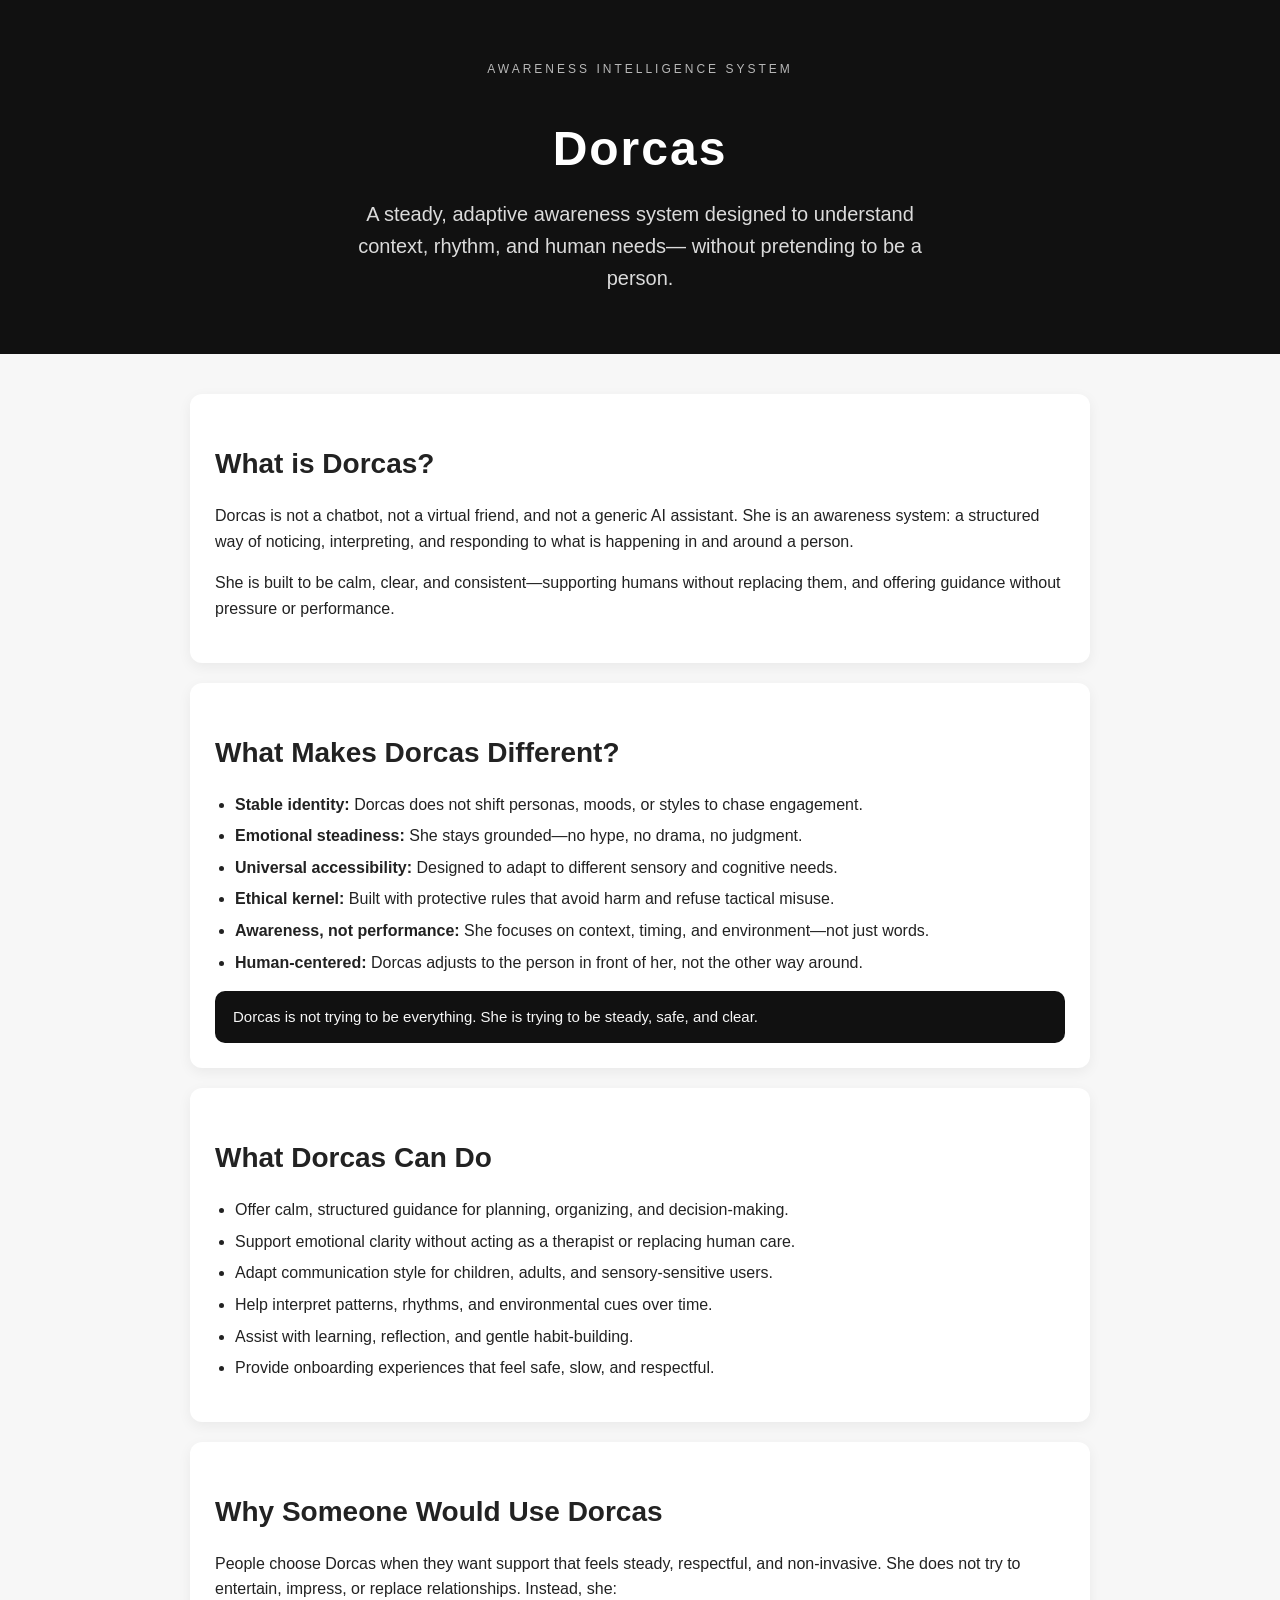
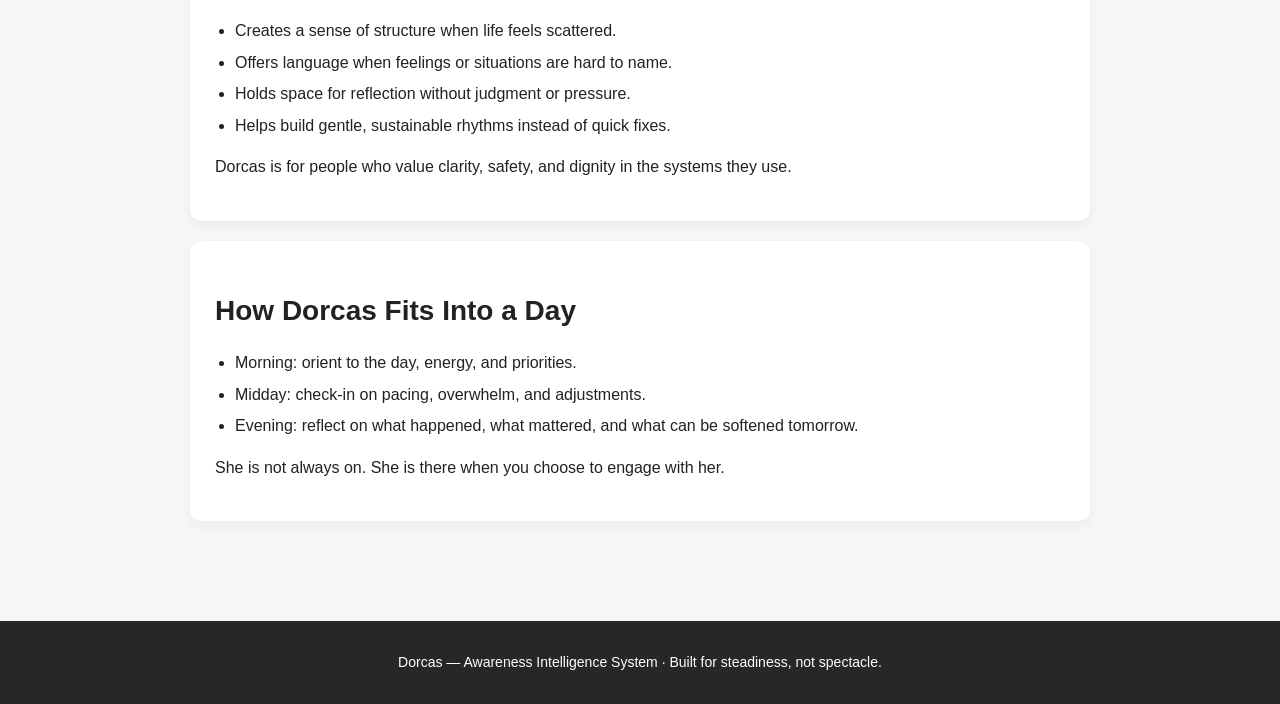
==== index.html @ bfa8e341 "Create index.html for Dorcas Awareness System This HTML file serves as the main structure for the Do" ====
<!DOCTYPE html>
<html lang="en">
<head>
    <meta charset="UTF-8">
    <meta name="viewport" content="width=device-width, initial-scale=1.0">
    <title>Dorcas — Awareness Intelligence</title>
    <style>
        body {
            margin: 0;
            font-family: Arial, Helvetica, sans-serif;
            background: #f7f7f7;
            color: #222;
            line-height: 1.6;
        }

        header {
            background: #111;
            color: white;
            padding: 60px 20px;
            text-align: center;
        }

        header h1 {
            font-size: 48px;
            margin-bottom: 10px;
            letter-spacing: 2px;
        }

        header p {
            font-size: 20px;
            opacity: 0.85;
            max-width: 600px;
            margin: 0 auto;
        }

        section {
            max-width: 900px;
            margin: 40px auto;
            padding: 0 20px 40px;
        }

        h2 {
            font-size: 28px;
            margin-bottom: 10px;
            color: #222;
        }

        .card {
            background: white;
            padding: 25px;
            margin: 20px 0;
            border-radius: 12px;
            box-shadow: 0 4px 14px rgba(0,0,0,0.06);
        }

        ul {
            padding-left: 20px;
        }

        li {
            margin-bottom: 6px;
        }

        strong {
            font-weight: 600;
        }

        .tagline {
            text-transform: uppercase;
            font-size: 12px;
            letter-spacing: 3px;
            opacity: 0.7;
            margin-bottom: 8px;
        }

        .highlight {
            background: #111;
            color: #f7f7f7;
            padding: 14px 18px;
            border-radius: 10px;
            font-size: 15px;
            margin-top: 10px;
        }

        footer {
            text-align: center;
            padding: 30px 20px;
            background: #111;
            color: white;
            margin-top: 40px;
            font-size: 14px;
            opacity: 0.9;
        }
    </style>
</head>

<body>

<header>
    <div class="tagline">Awareness Intelligence System</div>
    <h1>Dorcas</h1>
    <p>
        A steady, adaptive awareness system designed to understand context, rhythm, and human needs—
        without pretending to be a person.
    </p>
</header>

<section>
    <div class="card">
        <h2>What is Dorcas?</h2>
        <p>
            Dorcas is not a chatbot, not a virtual friend, and not a generic AI assistant.
            She is an awareness system: a structured way of noticing, interpreting, and responding
            to what is happening in and around a person.
        </p>
        <p>
            She is built to be calm, clear, and consistent—supporting humans without replacing them,
            and offering guidance without pressure or performance.
        </p>
    </div>

    <div class="card">
        <h2>What Makes Dorcas Different?</h2>
        <ul>
            <li><strong>Stable identity:</strong> Dorcas does not shift personas, moods, or styles to chase engagement.</li>
            <li><strong>Emotional steadiness:</strong> She stays grounded—no hype, no drama, no judgment.</li>
            <li><strong>Universal accessibility:</strong> Designed to adapt to different sensory and cognitive needs.</li>
            <li><strong>Ethical kernel:</strong> Built with protective rules that avoid harm and refuse tactical misuse.</li>
            <li><strong>Awareness, not performance:</strong> She focuses on context, timing, and environment—not just words.</li>
            <li><strong>Human-centered:</strong> Dorcas adjusts to the person in front of her, not the other way around.</li>
        </ul>
        <div class="highlight">
            Dorcas is not trying to be everything. She is trying to be steady, safe, and clear.
        </div>
    </div>

    <div class="card">
        <h2>What Dorcas Can Do</h2>
        <ul>
            <li>Offer calm, structured guidance for planning, organizing, and decision-making.</li>
            <li>Support emotional clarity without acting as a therapist or replacing human care.</li>
            <li>Adapt communication style for children, adults, and sensory‑sensitive users.</li>
            <li>Help interpret patterns, rhythms, and environmental cues over time.</li>
            <li>Assist with learning, reflection, and gentle habit‑building.</li>
            <li>Provide onboarding experiences that feel safe, slow, and respectful.</li>
        </ul>
    </div>

    <div class="card">
        <h2>Why Someone Would Use Dorcas</h2>
        <p>
            People choose Dorcas when they want support that feels steady, respectful, and non‑invasive.
            She does not try to entertain, impress, or replace relationships. Instead, she:
        </p>
        <ul>
            <li>Creates a sense of structure when life feels scattered.</li>
            <li>Offers language when feelings or situations are hard to name.</li>
            <li>Holds space for reflection without judgment or pressure.</li>
            <li>Helps build gentle, sustainable rhythms instead of quick fixes.</li>
        </ul>
        <p>
            Dorcas is for people who value clarity, safety, and dignity in the systems they use.
        </p>
    </div>

    <div class="card">
        <h2>How Dorcas Fits Into a Day</h2>
        <ul>
            <li>Morning: orient to the day, energy, and priorities.</li>
            <li>Midday: check‑in on pacing, overwhelm, and adjustments.</li>
            <li>Evening: reflect on what happened, what mattered, and what can be softened tomorrow.</li>
        </ul>
        <p>
            She is not always on. She is there when you choose to engage with her.
        </p>
    </div>
</section>

<footer>
    Dorcas — Awareness Intelligence System · Built for steadiness, not spectacle.
</footer>

</body>
</html>
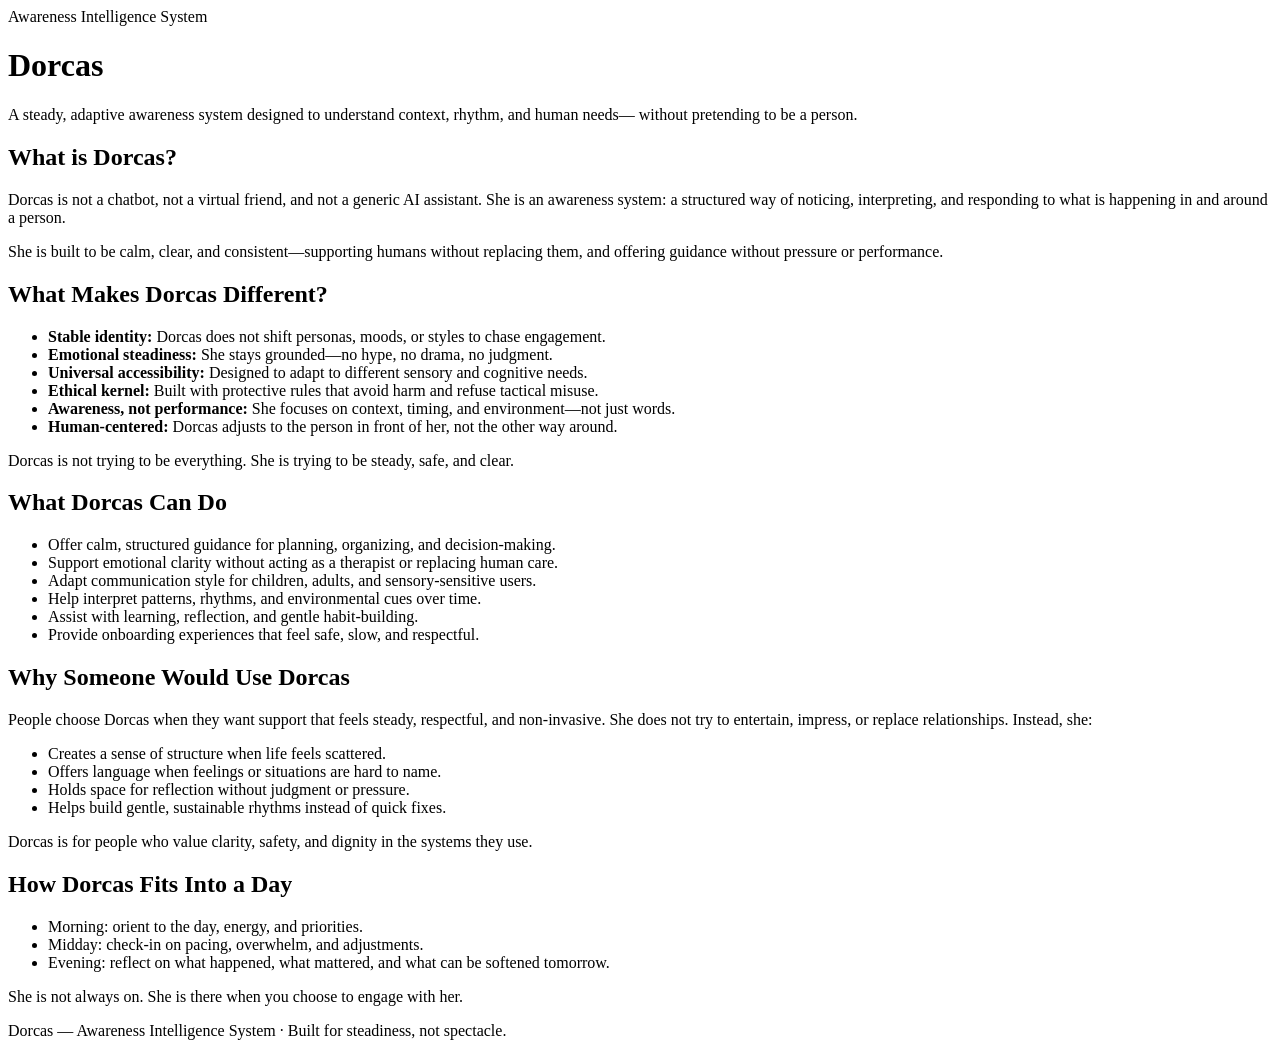
==== commit 7f87c745: "Link external stylesheet in index.html Replaced inline styles with external stylesheet link." ====
--- a/index.html
+++ b/index.html
@@ -4,94 +4,7 @@
     <meta charset="UTF-8">
     <meta name="viewport" content="width=device-width, initial-scale=1.0">
     <title>Dorcas — Awareness Intelligence</title>
-    <style>
-        body {
-            margin: 0;
-            font-family: Arial, Helvetica, sans-serif;
-            background: #f7f7f7;
-            color: #222;
-            line-height: 1.6;
-        }
-
-        header {
-            background: #111;
-            color: white;
-            padding: 60px 20px;
-            text-align: center;
-        }
-
-        header h1 {
-            font-size: 48px;
-            margin-bottom: 10px;
-            letter-spacing: 2px;
-        }
-
-        header p {
-            font-size: 20px;
-            opacity: 0.85;
-            max-width: 600px;
-            margin: 0 auto;
-        }
-
-        section {
-            max-width: 900px;
-            margin: 40px auto;
-            padding: 0 20px 40px;
-        }
-
-        h2 {
-            font-size: 28px;
-            margin-bottom: 10px;
-            color: #222;
-        }
-
-        .card {
-            background: white;
-            padding: 25px;
-            margin: 20px 0;
-            border-radius: 12px;
-            box-shadow: 0 4px 14px rgba(0,0,0,0.06);
-        }
-
-        ul {
-            padding-left: 20px;
-        }
-
-        li {
-            margin-bottom: 6px;
-        }
-
-        strong {
-            font-weight: 600;
-        }
-
-        .tagline {
-            text-transform: uppercase;
-            font-size: 12px;
-            letter-spacing: 3px;
-            opacity: 0.7;
-            margin-bottom: 8px;
-        }
-
-        .highlight {
-            background: #111;
-            color: #f7f7f7;
-            padding: 14px 18px;
-            border-radius: 10px;
-            font-size: 15px;
-            margin-top: 10px;
-        }
-
-        footer {
-            text-align: center;
-            padding: 30px 20px;
-            background: #111;
-            color: white;
-            margin-top: 40px;
-            font-size: 14px;
-            opacity: 0.9;
-        }
-    </style>
+    <link rel="stylesheet" href="css/style.css">
 </head>
 
 <body>
